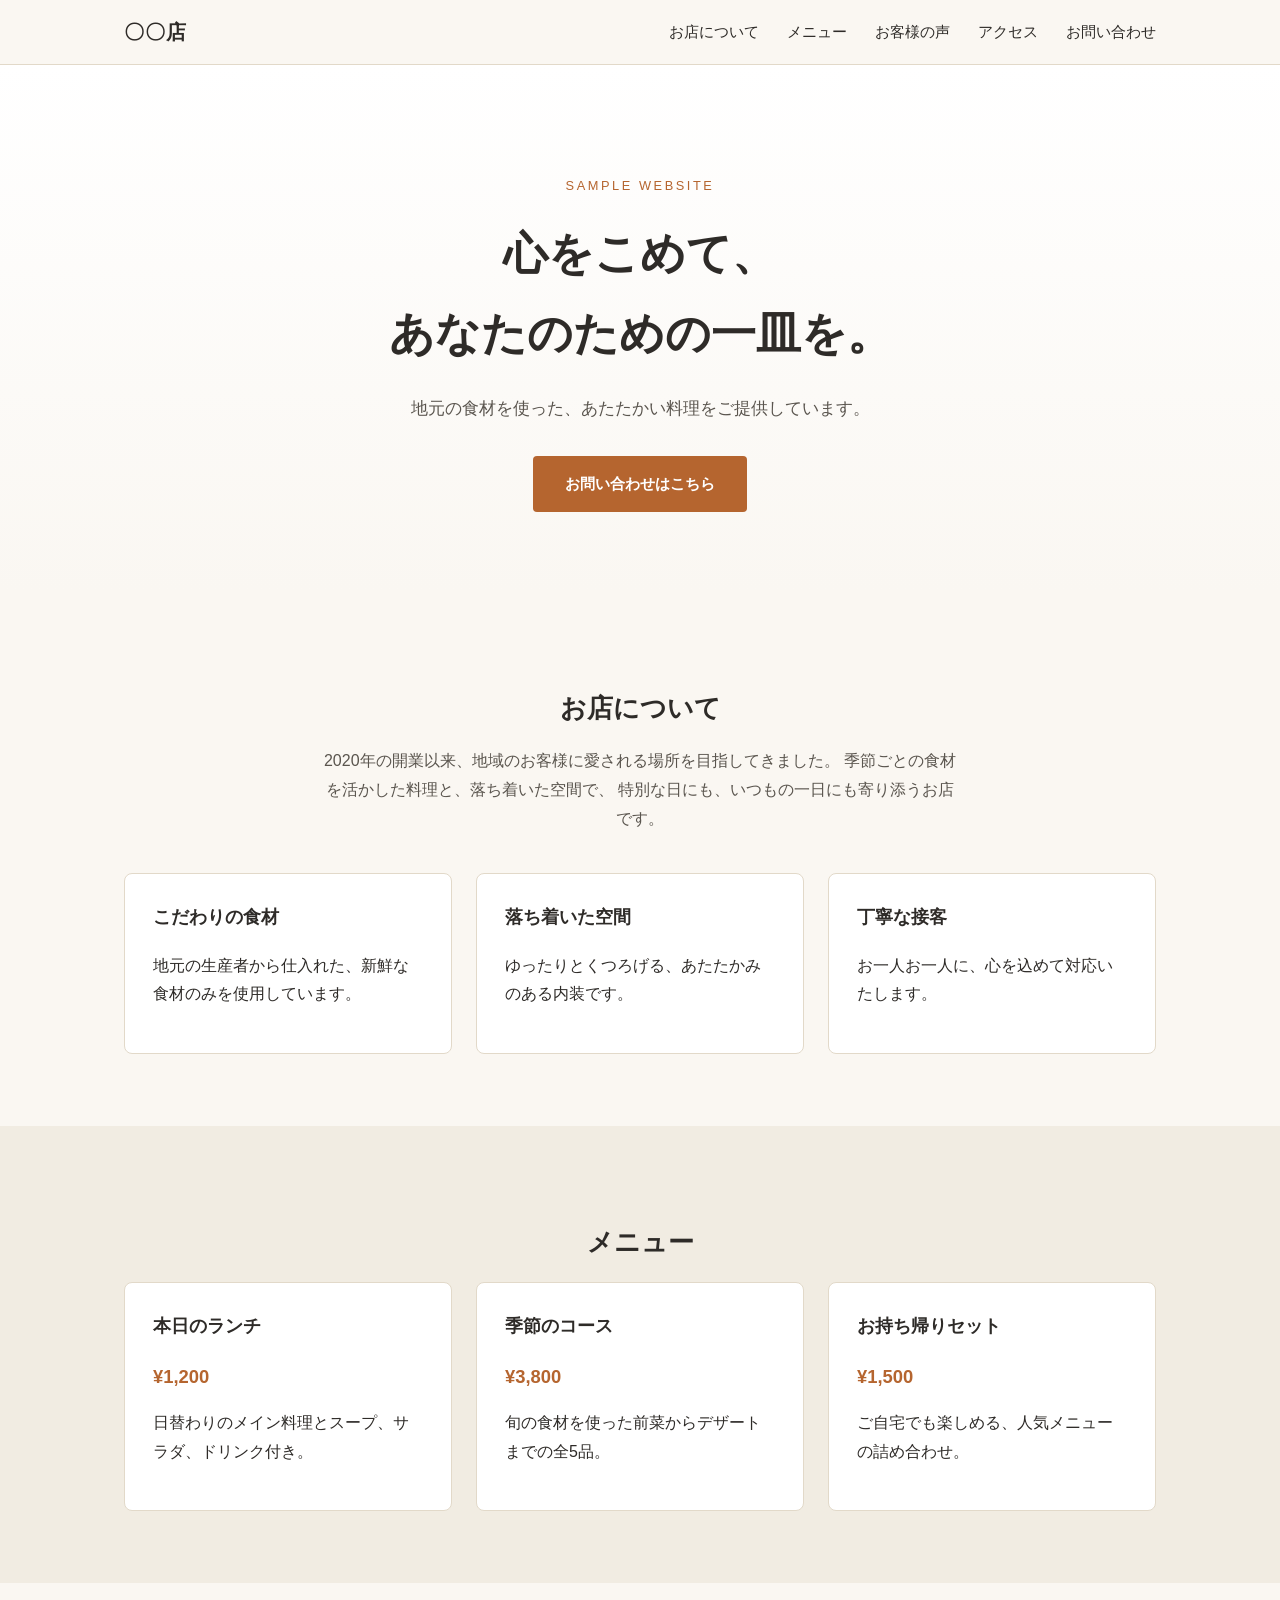
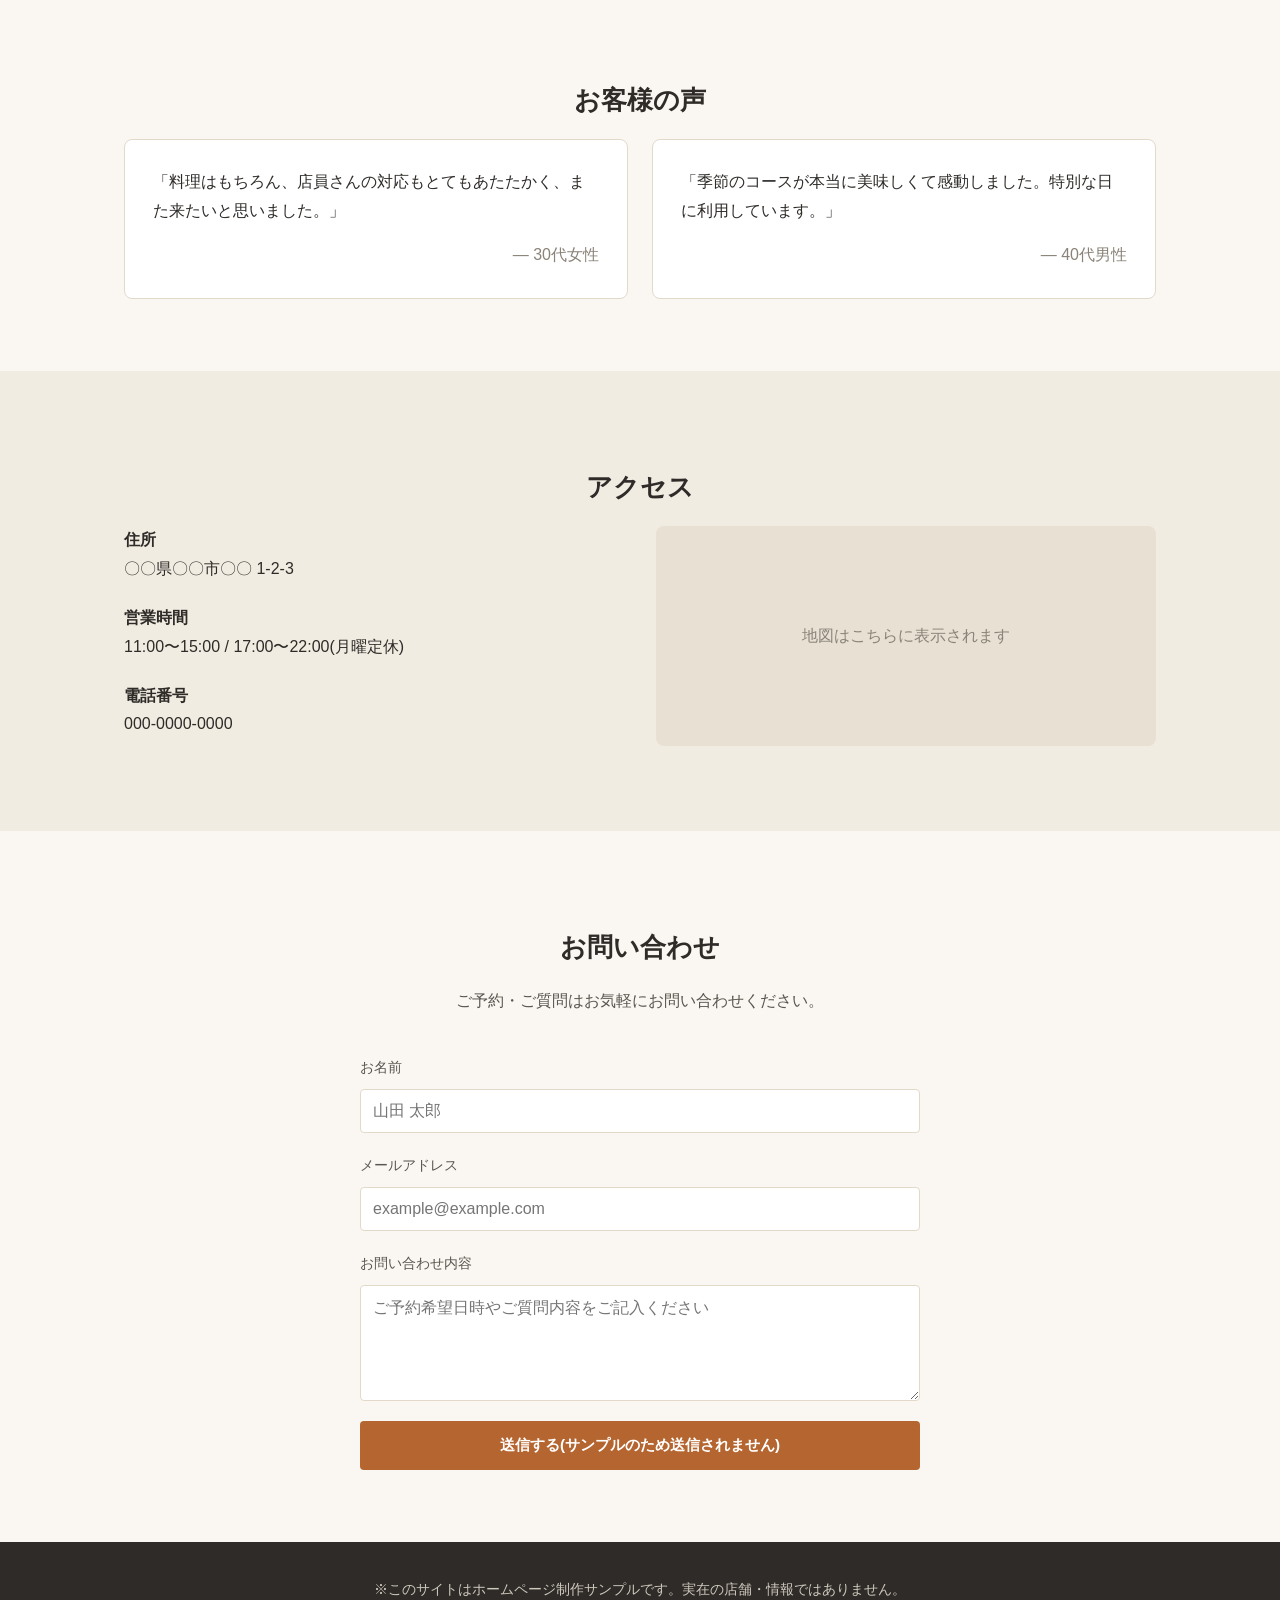
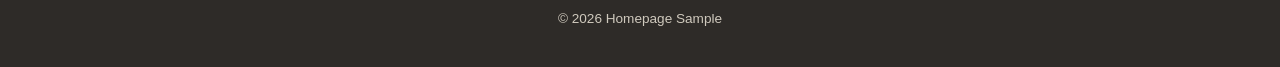
==== index.html @ f670408c "汎用のホームページ制作サンプルLPを追加" ====
<!DOCTYPE html>
<html lang="ja">
<head>
<meta charset="UTF-8">
<meta name="viewport" content="width=device-width, initial-scale=1.0">
<title>お店のホームページサンプル | 制作見本</title>
<meta name="description" content="小さなお店・個人事業主向けのホームページ制作サンプルです。">
<link rel="stylesheet" href="css/style.css">
</head>
<body>

<header class="site-header">
  <div class="container header-inner">
    <div class="logo">〇〇店</div>
    <nav class="nav" id="nav">
      <a href="#about">お店について</a>
      <a href="#menu">メニュー</a>
      <a href="#voice">お客様の声</a>
      <a href="#access">アクセス</a>
      <a href="#contact">お問い合わせ</a>
    </nav>
    <button class="nav-toggle" id="navToggle" aria-label="メニューを開く">☰</button>
  </div>
</header>

<section class="hero">
  <div class="container hero-inner">
    <p class="hero-eyebrow">SAMPLE WEBSITE</p>
    <h1>心をこめて、<br>あなたのための一皿を。</h1>
    <p class="hero-lead">地元の食材を使った、あたたかい料理をご提供しています。</p>
    <a href="#contact" class="btn btn-primary">お問い合わせはこちら</a>
  </div>
</section>

<section id="about" class="section">
  <div class="container">
    <h2 class="section-title">お店について</h2>
    <p class="section-lead">
      2020年の開業以来、地域のお客様に愛される場所を目指してきました。
      季節ごとの食材を活かした料理と、落ち着いた空間で、
      特別な日にも、いつもの一日にも寄り添うお店です。
    </p>
    <div class="feature-grid">
      <div class="feature-card">
        <h3>こだわりの食材</h3>
        <p>地元の生産者から仕入れた、新鮮な食材のみを使用しています。</p>
      </div>
      <div class="feature-card">
        <h3>落ち着いた空間</h3>
        <p>ゆったりとくつろげる、あたたかみのある内装です。</p>
      </div>
      <div class="feature-card">
        <h3>丁寧な接客</h3>
        <p>お一人お一人に、心を込めて対応いたします。</p>
      </div>
    </div>
  </div>
</section>

<section id="menu" class="section section-alt">
  <div class="container">
    <h2 class="section-title">メニュー</h2>
    <div class="menu-grid">
      <div class="menu-card">
        <h3>本日のランチ</h3>
        <p class="menu-price">¥1,200</p>
        <p>日替わりのメイン料理とスープ、サラダ、ドリンク付き。</p>
      </div>
      <div class="menu-card">
        <h3>季節のコース</h3>
        <p class="menu-price">¥3,800</p>
        <p>旬の食材を使った前菜からデザートまでの全5品。</p>
      </div>
      <div class="menu-card">
        <h3>お持ち帰りセット</h3>
        <p class="menu-price">¥1,500</p>
        <p>ご自宅でも楽しめる、人気メニューの詰め合わせ。</p>
      </div>
    </div>
  </div>
</section>

<section id="voice" class="section">
  <div class="container">
    <h2 class="section-title">お客様の声</h2>
    <div class="voice-grid">
      <blockquote class="voice-card">
        <p>「料理はもちろん、店員さんの対応もとてもあたたかく、また来たいと思いました。」</p>
        <cite>― 30代女性</cite>
      </blockquote>
      <blockquote class="voice-card">
        <p>「季節のコースが本当に美味しくて感動しました。特別な日に利用しています。」</p>
        <cite>― 40代男性</cite>
      </blockquote>
    </div>
  </div>
</section>

<section id="access" class="section section-alt">
  <div class="container">
    <h2 class="section-title">アクセス</h2>
    <div class="access-grid">
      <div class="access-info">
        <p><strong>住所</strong><br>〇〇県〇〇市〇〇 1-2-3</p>
        <p><strong>営業時間</strong><br>11:00〜15:00 / 17:00〜22:00(月曜定休)</p>
        <p><strong>電話番号</strong><br>000-0000-0000</p>
      </div>
      <div class="access-map">
        <p>地図はこちらに表示されます</p>
      </div>
    </div>
  </div>
</section>

<section id="contact" class="section">
  <div class="container">
    <h2 class="section-title">お問い合わせ</h2>
    <p class="section-lead">ご予約・ご質問はお気軽にお問い合わせください。</p>
    <form class="contact-form" onsubmit="return false;">
      <label>
        お名前
        <input type="text" name="name" placeholder="山田 太郎">
      </label>
      <label>
        メールアドレス
        <input type="email" name="email" placeholder="example@example.com">
      </label>
      <label>
        お問い合わせ内容
        <textarea name="message" rows="5" placeholder="ご予約希望日時やご質問内容をご記入ください"></textarea>
      </label>
      <button type="submit" class="btn btn-primary">送信する(サンプルのため送信されません)</button>
    </form>
  </div>
</section>

<footer class="site-footer">
  <div class="container">
    <p>※このサイトはホームページ制作サンプルです。実在の店舗・情報ではありません。</p>
    <p>&copy; 2026 Homepage Sample</p>
  </div>
</footer>

<script src="js/main.js"></script>
</body>
</html>
---- css/style.css ----
:root {
  --color-bg: #faf7f2;
  --color-text: #2e2b28;
  --color-primary: #b5652f;
  --color-primary-dark: #8f4f24;
  --color-alt-bg: #f1ece2;
  --color-border: #e2d9c9;
  --font-base: "Hiragino Sans", "Yu Gothic", "Meiryo", sans-serif;
  --max-width: 1080px;
}

* {
  box-sizing: border-box;
}

body {
  margin: 0;
  font-family: var(--font-base);
  color: var(--color-text);
  background: var(--color-bg);
  line-height: 1.8;
}

.container {
  max-width: var(--max-width);
  margin: 0 auto;
  padding: 0 24px;
}

/* Header */
.site-header {
  position: sticky;
  top: 0;
  background: rgba(250, 247, 242, 0.95);
  backdrop-filter: blur(4px);
  border-bottom: 1px solid var(--color-border);
  z-index: 100;
}

.header-inner {
  display: flex;
  align-items: center;
  justify-content: space-between;
  height: 64px;
}

.logo {
  font-size: 1.25rem;
  font-weight: bold;
  letter-spacing: 0.05em;
}

.nav {
  display: flex;
  gap: 28px;
}

.nav a {
  color: var(--color-text);
  text-decoration: none;
  font-size: 0.95rem;
}

.nav a:hover {
  color: var(--color-primary);
}

.nav-toggle {
  display: none;
  background: none;
  border: none;
  font-size: 1.5rem;
  cursor: pointer;
}

/* Hero */
.hero {
  background: linear-gradient(180deg, #fff 0%, var(--color-bg) 100%);
  padding: 96px 0 80px;
  text-align: center;
}

.hero-eyebrow {
  letter-spacing: 0.2em;
  font-size: 0.8rem;
  color: var(--color-primary);
  margin-bottom: 16px;
}

.hero h1 {
  font-size: clamp(1.8rem, 4vw, 2.8rem);
  margin: 0 0 20px;
}

.hero-lead {
  font-size: 1.05rem;
  color: #5a554e;
  margin-bottom: 32px;
}

.btn {
  display: inline-block;
  padding: 14px 32px;
  border-radius: 4px;
  text-decoration: none;
  font-weight: bold;
  font-size: 0.95rem;
}

.btn-primary {
  background: var(--color-primary);
  color: #fff;
  transition: background 0.2s ease;
}

.btn-primary:hover {
  background: var(--color-primary-dark);
}

/* Sections */
.section {
  padding: 72px 0;
}

.section-alt {
  background: var(--color-alt-bg);
}

.section-title {
  font-size: 1.6rem;
  text-align: center;
  margin-bottom: 16px;
}

.section-lead {
  text-align: center;
  max-width: 640px;
  margin: 0 auto 40px;
  color: #5a554e;
}

/* Feature grid */
.feature-grid,
.menu-grid,
.voice-grid {
  display: grid;
  grid-template-columns: repeat(auto-fit, minmax(240px, 1fr));
  gap: 24px;
}

.feature-card,
.menu-card {
  background: #fff;
  border: 1px solid var(--color-border);
  border-radius: 8px;
  padding: 28px;
}

.feature-card h3,
.menu-card h3 {
  margin-top: 0;
  font-size: 1.1rem;
}

.menu-price {
  color: var(--color-primary);
  font-weight: bold;
  font-size: 1.15rem;
  margin: 4px 0 12px;
}

.voice-card {
  background: #fff;
  border: 1px solid var(--color-border);
  border-radius: 8px;
  padding: 28px;
  margin: 0;
}

.voice-card p {
  margin-top: 0;
}

.voice-card cite {
  display: block;
  text-align: right;
  color: #8a8378;
  font-style: normal;
}

/* Access */
.access-grid {
  display: grid;
  grid-template-columns: 1fr 1fr;
  gap: 32px;
  align-items: start;
}

.access-info p {
  margin: 0 0 20px;
}

.access-map {
  background: #e7e0d3;
  border-radius: 8px;
  min-height: 220px;
  display: flex;
  align-items: center;
  justify-content: center;
  color: #8a8378;
}

/* Contact form */
.contact-form {
  max-width: 560px;
  margin: 0 auto;
  display: flex;
  flex-direction: column;
  gap: 20px;
}

.contact-form label {
  display: flex;
  flex-direction: column;
  gap: 8px;
  font-size: 0.9rem;
  color: #5a554e;
}

.contact-form input,
.contact-form textarea {
  font-family: inherit;
  font-size: 1rem;
  padding: 12px;
  border: 1px solid var(--color-border);
  border-radius: 4px;
  background: #fff;
  color: var(--color-text);
}

.contact-form button {
  border: none;
  cursor: pointer;
}

/* Footer */
.site-footer {
  background: #2e2b28;
  color: #cfc9bd;
  padding: 32px 0;
  text-align: center;
  font-size: 0.85rem;
}

.site-footer p {
  margin: 4px 0;
}

/* Responsive */
@media (max-width: 720px) {
  .nav {
    position: absolute;
    top: 64px;
    left: 0;
    right: 0;
    background: var(--color-bg);
    flex-direction: column;
    gap: 0;
    border-bottom: 1px solid var(--color-border);
    display: none;
  }

  .nav.open {
    display: flex;
  }

  .nav a {
    padding: 16px 24px;
    border-top: 1px solid var(--color-border);
  }

  .nav-toggle {
    display: block;
  }

  .access-grid {
    grid-template-columns: 1fr;
  }
}
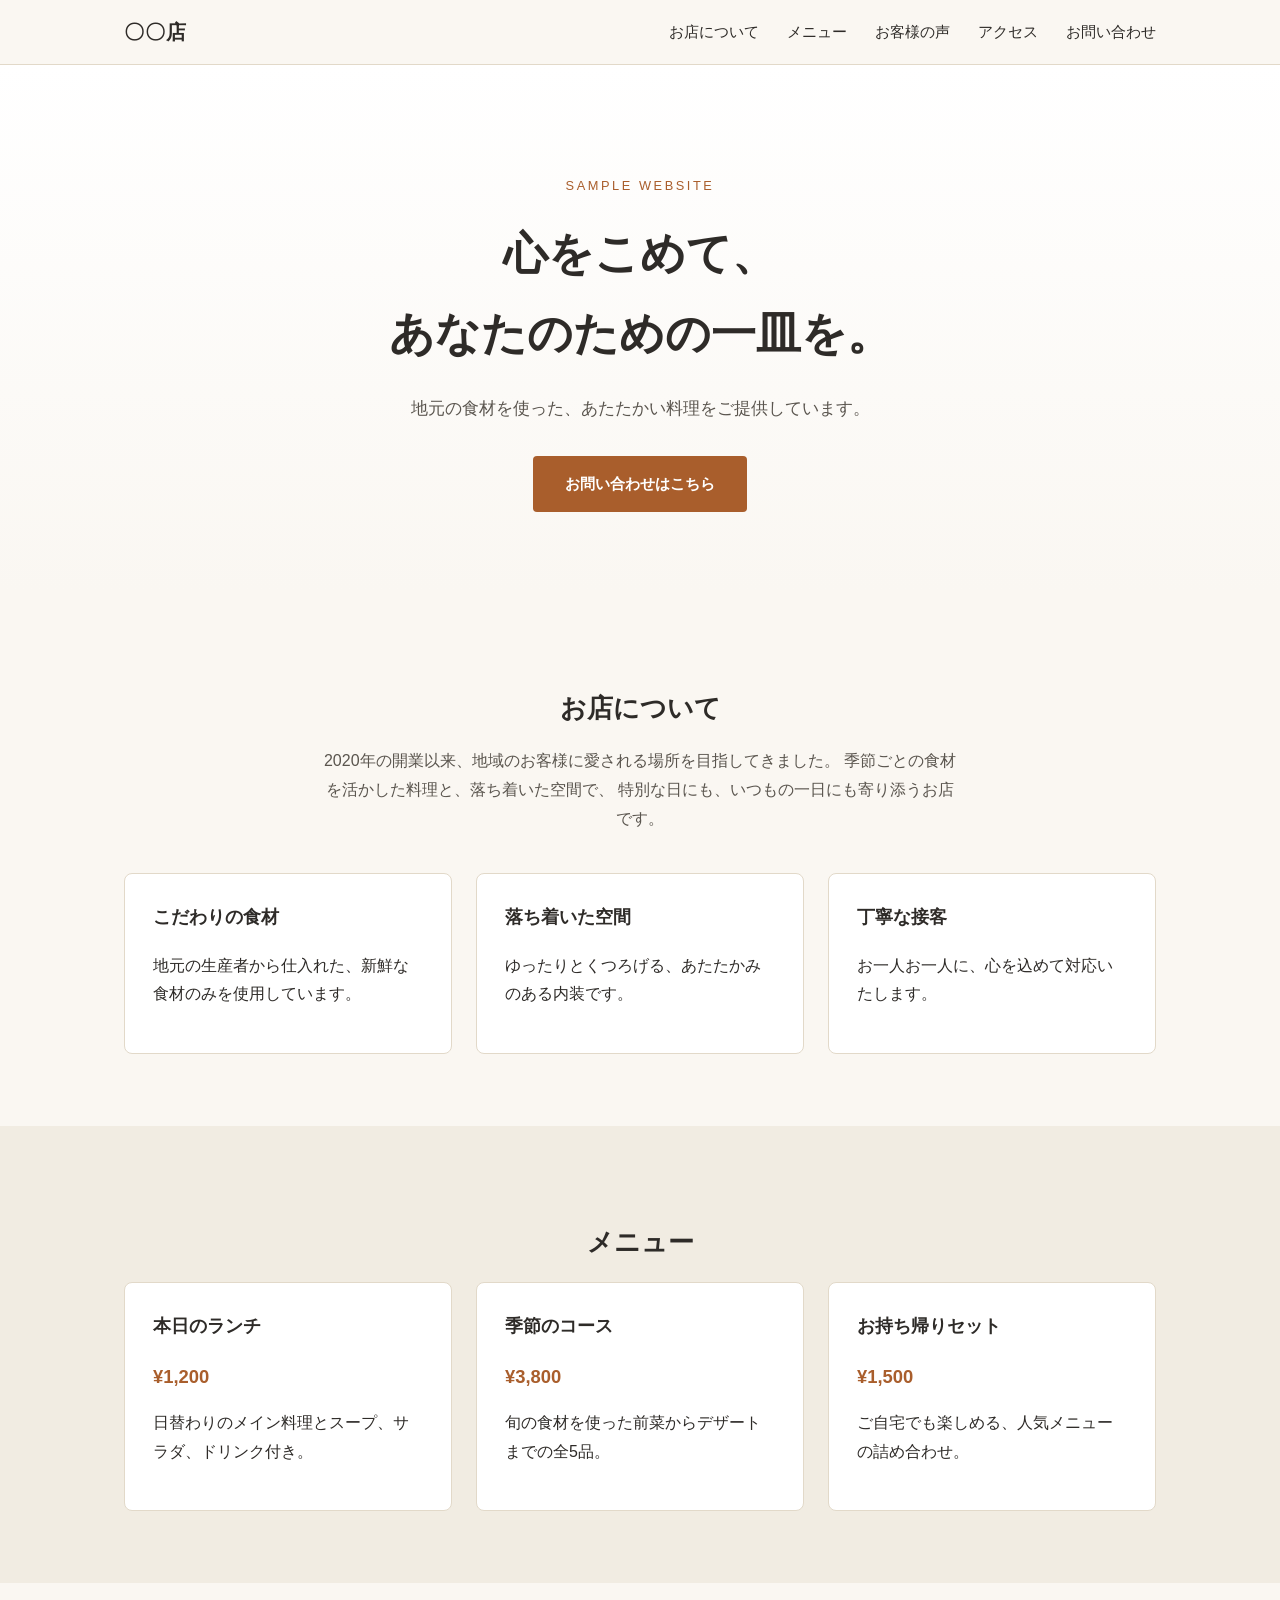
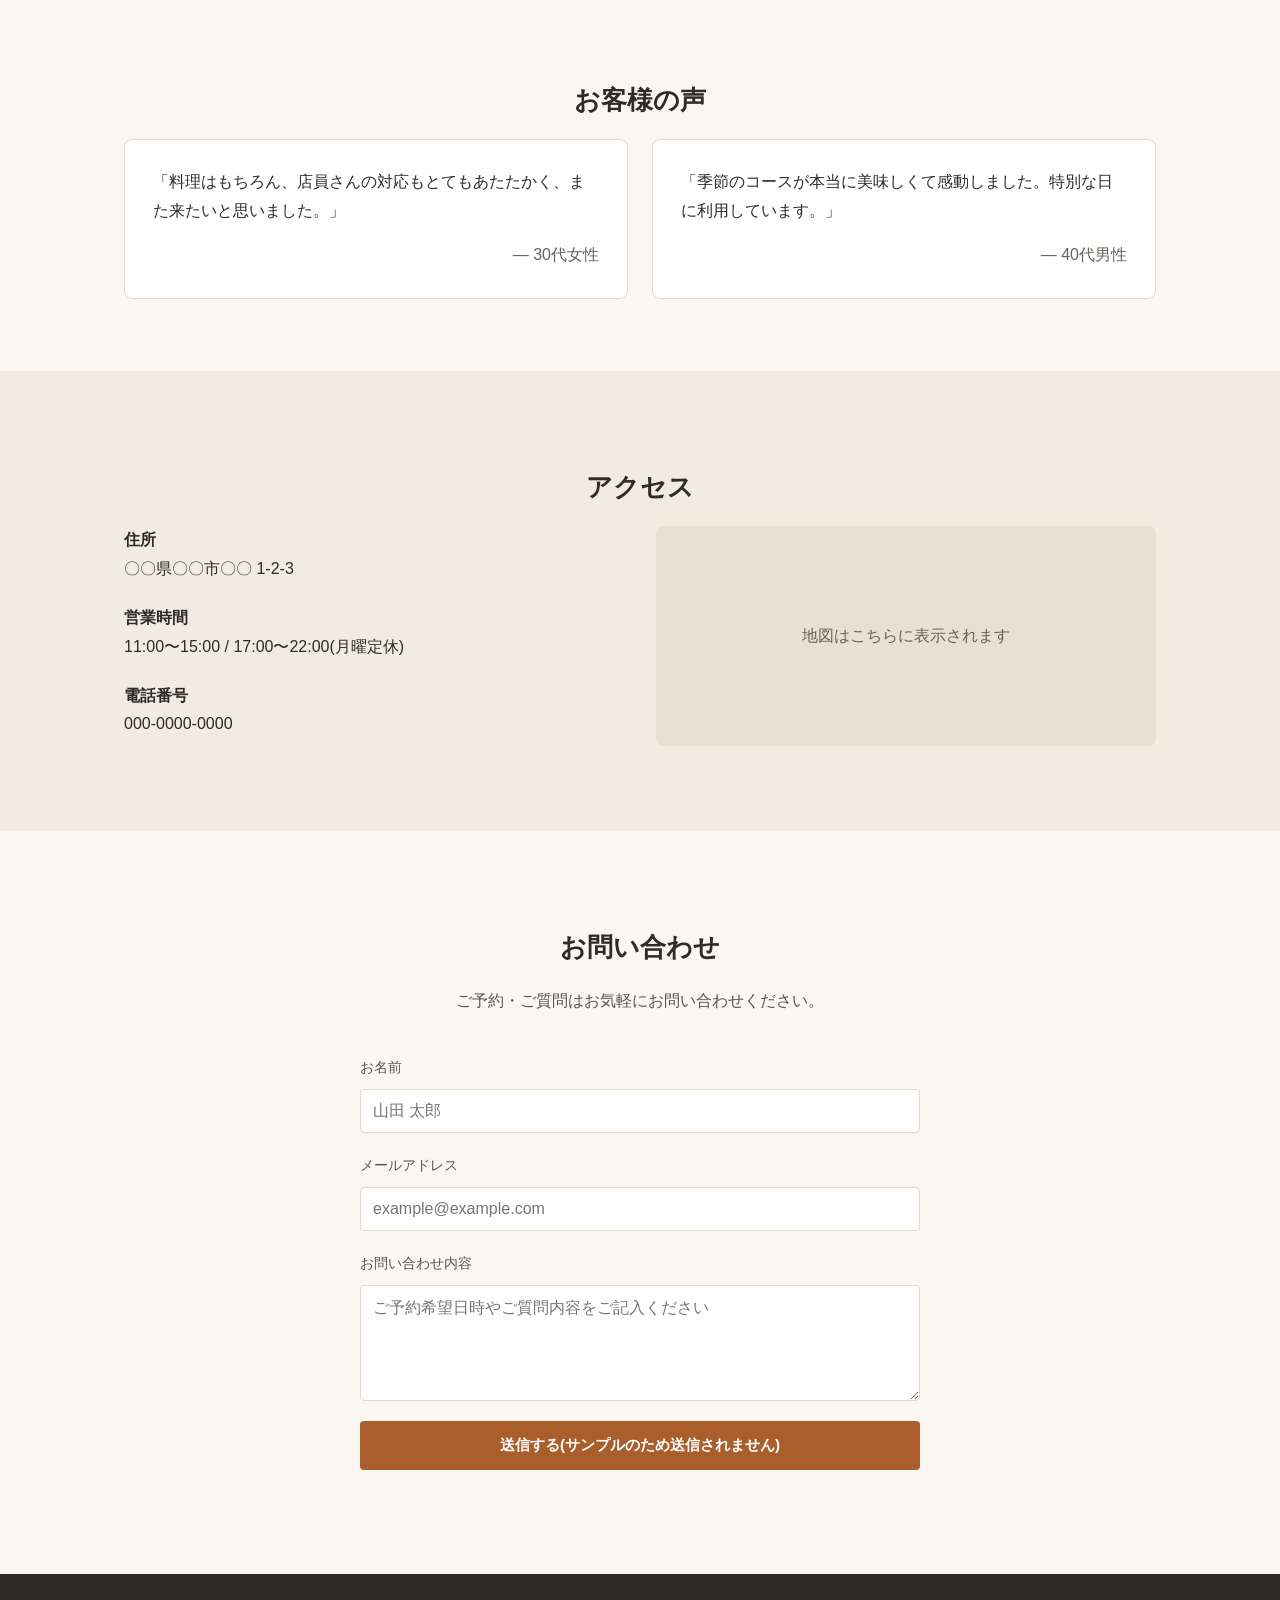
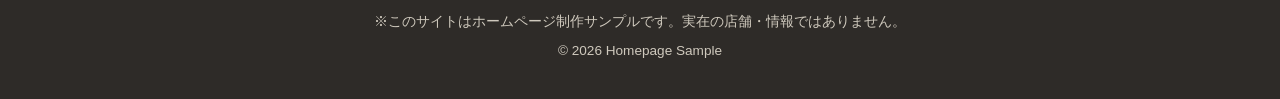
==== commit 55b92151: "サンプルLPのコントラスト不足とメニュー/フォームのアクセシビリティを修正 - 主色 #b5652f→#a95e2c、補助文字色 #8a8378→#67615a   (色みは保ち明度のみ調整。実測でW" ====
--- a/index.html
+++ b/index.html
@@ -19,7 +19,7 @@
       <a href="#access">アクセス</a>
       <a href="#contact">お問い合わせ</a>
     </nav>
-    <button class="nav-toggle" id="navToggle" aria-label="メニューを開く">☰</button>
+    <button class="nav-toggle" id="navToggle" aria-label="メニューを開く" aria-expanded="false" aria-controls="nav">☰</button>
   </div>
 </header>
 
@@ -116,7 +116,7 @@
   <div class="container">
     <h2 class="section-title">お問い合わせ</h2>
     <p class="section-lead">ご予約・ご質問はお気軽にお問い合わせください。</p>
-    <form class="contact-form" onsubmit="return false;">
+    <form class="contact-form">
       <label>
         お名前
         <input type="text" name="name" placeholder="山田 太郎">
@@ -130,6 +130,7 @@
         <textarea name="message" rows="5" placeholder="ご予約希望日時やご質問内容をご記入ください"></textarea>
       </label>
       <button type="submit" class="btn btn-primary">送信する(サンプルのため送信されません)</button>
+      <p class="form-note" id="formNote" role="status" aria-live="polite"></p>
     </form>
   </div>
 </section>
--- a/css/style.css
+++ b/css/style.css
@@ -1,7 +1,7 @@
 :root {
   --color-bg: #faf7f2;
   --color-text: #2e2b28;
-  --color-primary: #b5652f;
+  --color-primary: #a95e2c;
   --color-primary-dark: #8f4f24;
   --color-alt-bg: #f1ece2;
   --color-border: #e2d9c9;
@@ -184,7 +184,7 @@
 .voice-card cite {
   display: block;
   text-align: right;
-  color: #8a8378;
+  color: #67615a;
   font-style: normal;
 }
 
@@ -207,7 +207,7 @@
   display: flex;
   align-items: center;
   justify-content: center;
-  color: #8a8378;
+  color: #67615a;
 }
 
 /* Contact form */
@@ -287,3 +287,9 @@
     grid-template-columns: 1fr;
   }
 }
+
+.form-note {
+  margin: 12px 0 0;
+  font-size: 0.9rem;
+  color: var(--color-primary-dark);
+}
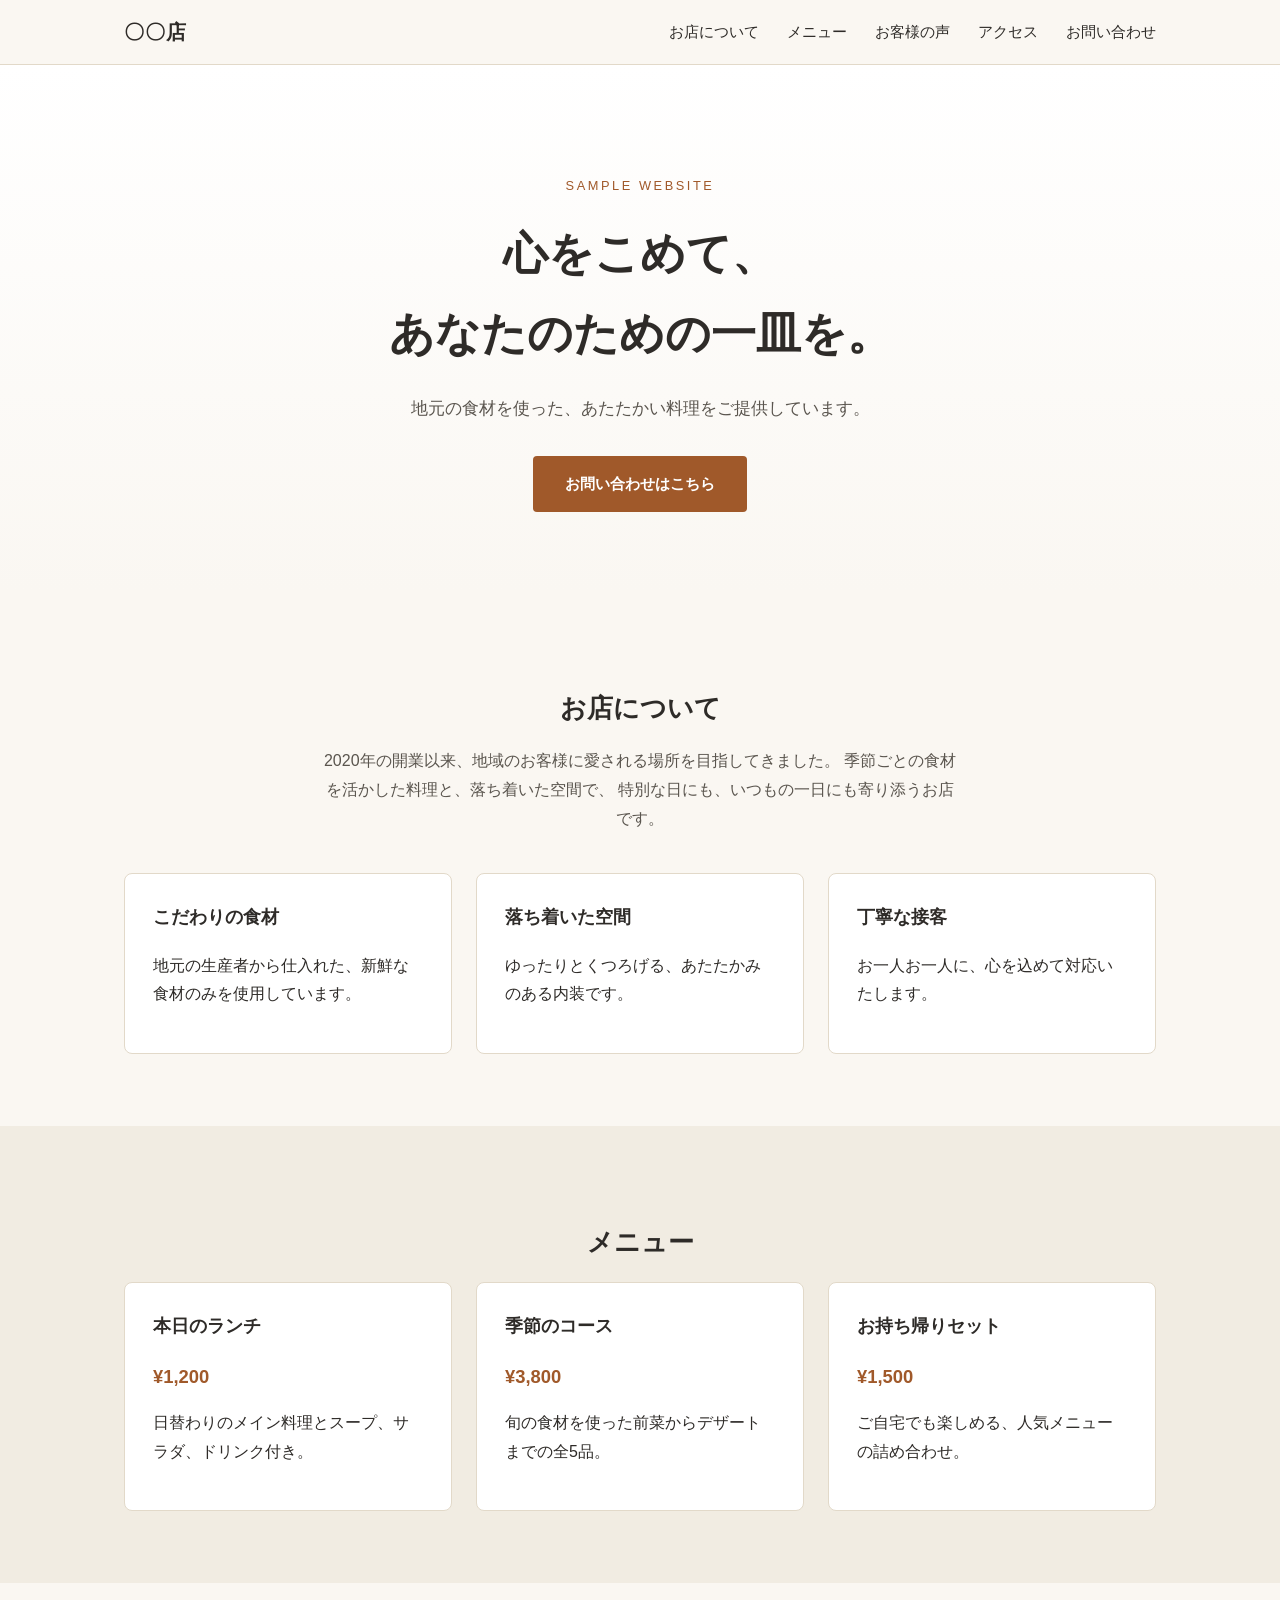
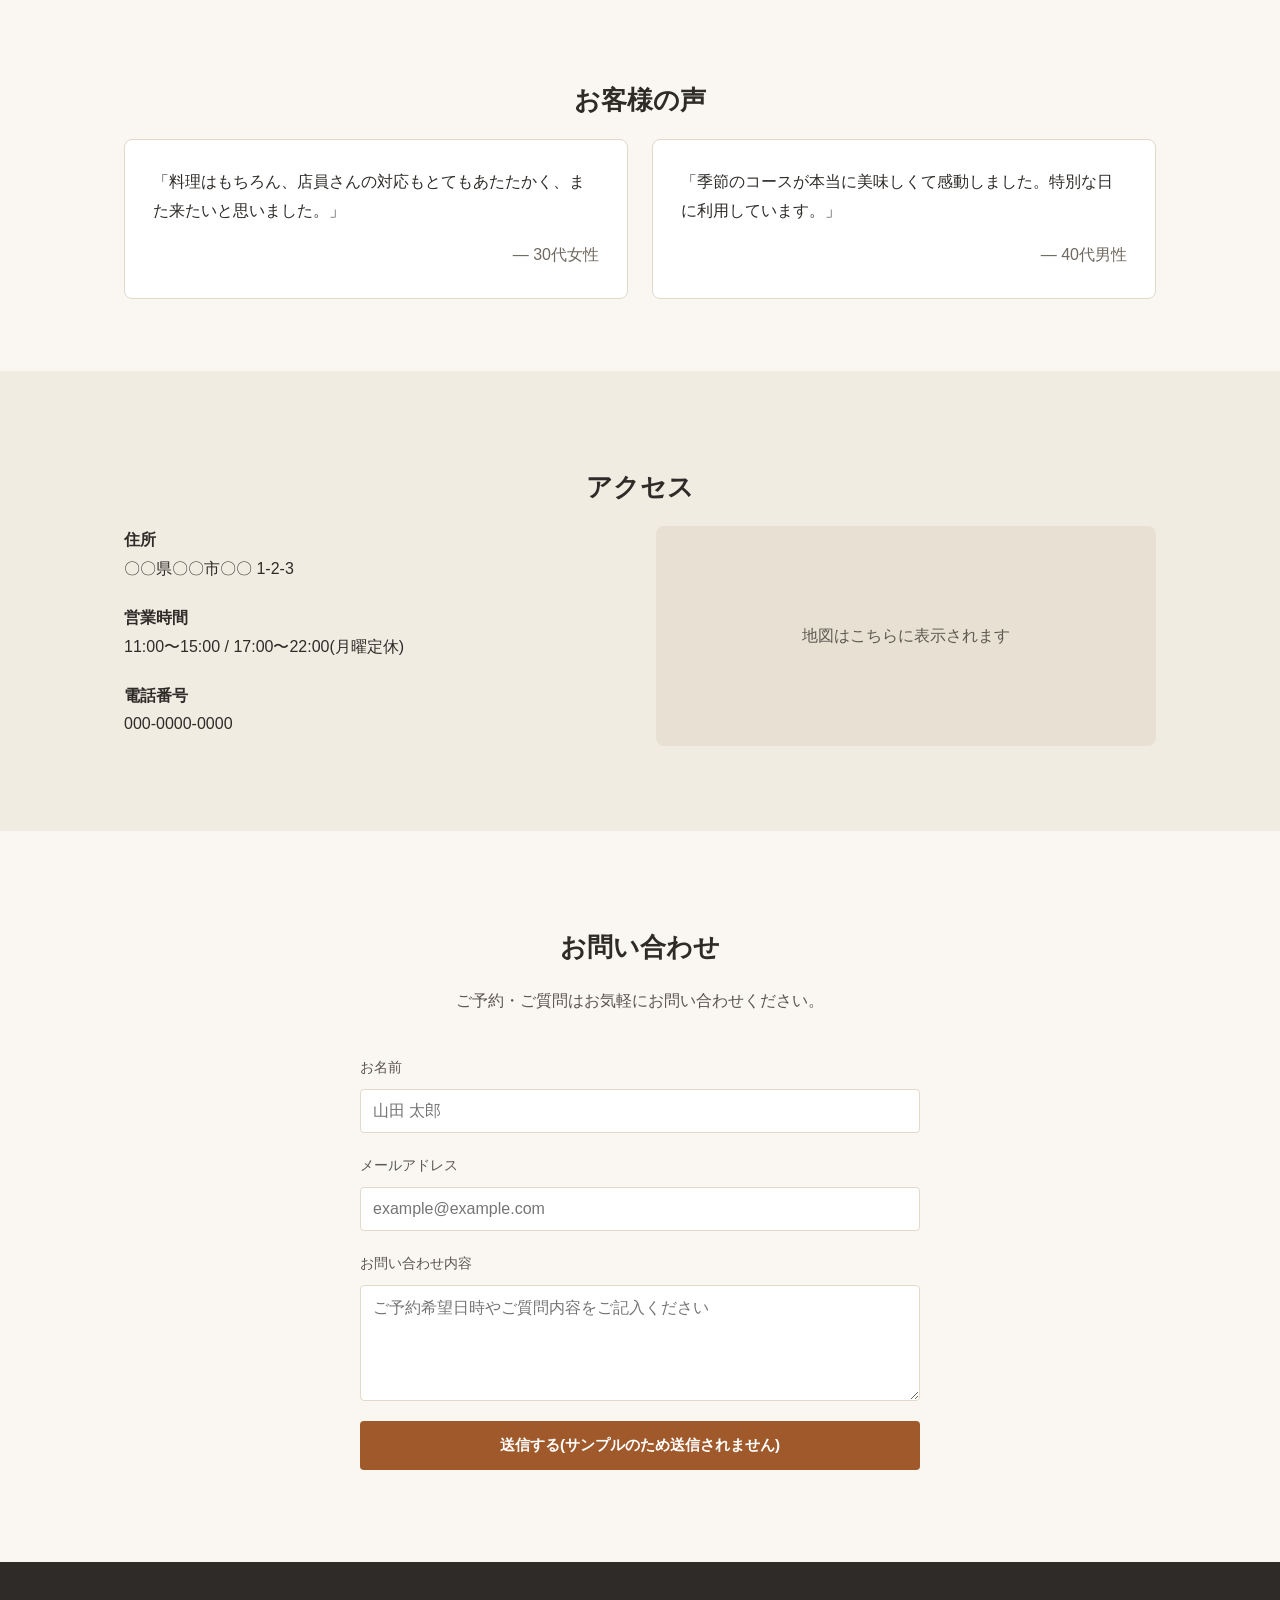
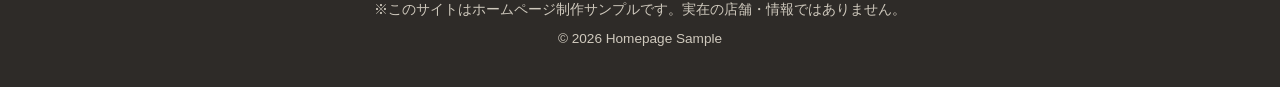
==== commit b3423b1e: "配色のコントラスト不足を解消し、メニューのARIA・フォーム反応・フォーカス表示を追加 ボタン/eyebrow/価格(#b5652f 4.0〜4.3)→#a0592a(4.5以上)、出典・地図文字も4" ====
--- a/index.html
+++ b/index.html
@@ -23,6 +23,7 @@
   </div>
 </header>
 
+<main>
 <section class="hero">
   <div class="container hero-inner">
     <p class="hero-eyebrow">SAMPLE WEBSITE</p>
@@ -116,7 +117,7 @@
   <div class="container">
     <h2 class="section-title">お問い合わせ</h2>
     <p class="section-lead">ご予約・ご質問はお気軽にお問い合わせください。</p>
-    <form class="contact-form">
+    <form class="contact-form" id="contactForm">
       <label>
         お名前
         <input type="text" name="name" placeholder="山田 太郎">
@@ -130,10 +131,11 @@
         <textarea name="message" rows="5" placeholder="ご予約希望日時やご質問内容をご記入ください"></textarea>
       </label>
       <button type="submit" class="btn btn-primary">送信する(サンプルのため送信されません)</button>
-      <p class="form-note" id="formNote" role="status" aria-live="polite"></p>
+      <p class="form-status" id="formStatus" role="status"></p>
     </form>
   </div>
 </section>
+</main>
 
 <footer class="site-footer">
   <div class="container">
--- a/css/style.css
+++ b/css/style.css
@@ -1,8 +1,8 @@
 :root {
   --color-bg: #faf7f2;
   --color-text: #2e2b28;
-  --color-primary: #a95e2c;
-  --color-primary-dark: #8f4f24;
+  --color-primary: #a0592a;   /* 白・クリーム背景の上で4.5:1以上(旧#b5652fは4.0〜4.3) */
+  --color-primary-dark: #834a22;
   --color-alt-bg: #f1ece2;
   --color-border: #e2d9c9;
   --font-base: "Hiragino Sans", "Yu Gothic", "Meiryo", sans-serif;
@@ -11,6 +11,21 @@
 
 * {
   box-sizing: border-box;
+}
+
+html {
+  scroll-behavior: smooth;
+}
+
+@media (prefers-reduced-motion: reduce) {
+  html {
+    scroll-behavior: auto;
+  }
+}
+
+:focus-visible {
+  outline: 3px solid var(--color-primary);
+  outline-offset: 2px;
 }
 
 body {
@@ -70,6 +85,8 @@
   background: none;
   border: none;
   font-size: 1.5rem;
+  min-width: 44px;
+  min-height: 44px;
   cursor: pointer;
 }
 
@@ -184,7 +201,7 @@
 .voice-card cite {
   display: block;
   text-align: right;
-  color: #67615a;
+  color: #6f695f;
   font-style: normal;
 }
 
@@ -207,7 +224,7 @@
   display: flex;
   align-items: center;
   justify-content: center;
-  color: #67615a;
+  color: #5e5850;
 }
 
 /* Contact form */
@@ -288,8 +305,9 @@
   }
 }
 
-.form-note {
-  margin: 12px 0 0;
-  font-size: 0.9rem;
+.form-status {
+  margin: 0;
+  text-align: center;
   color: var(--color-primary-dark);
-}
+  font-weight: bold;
+}
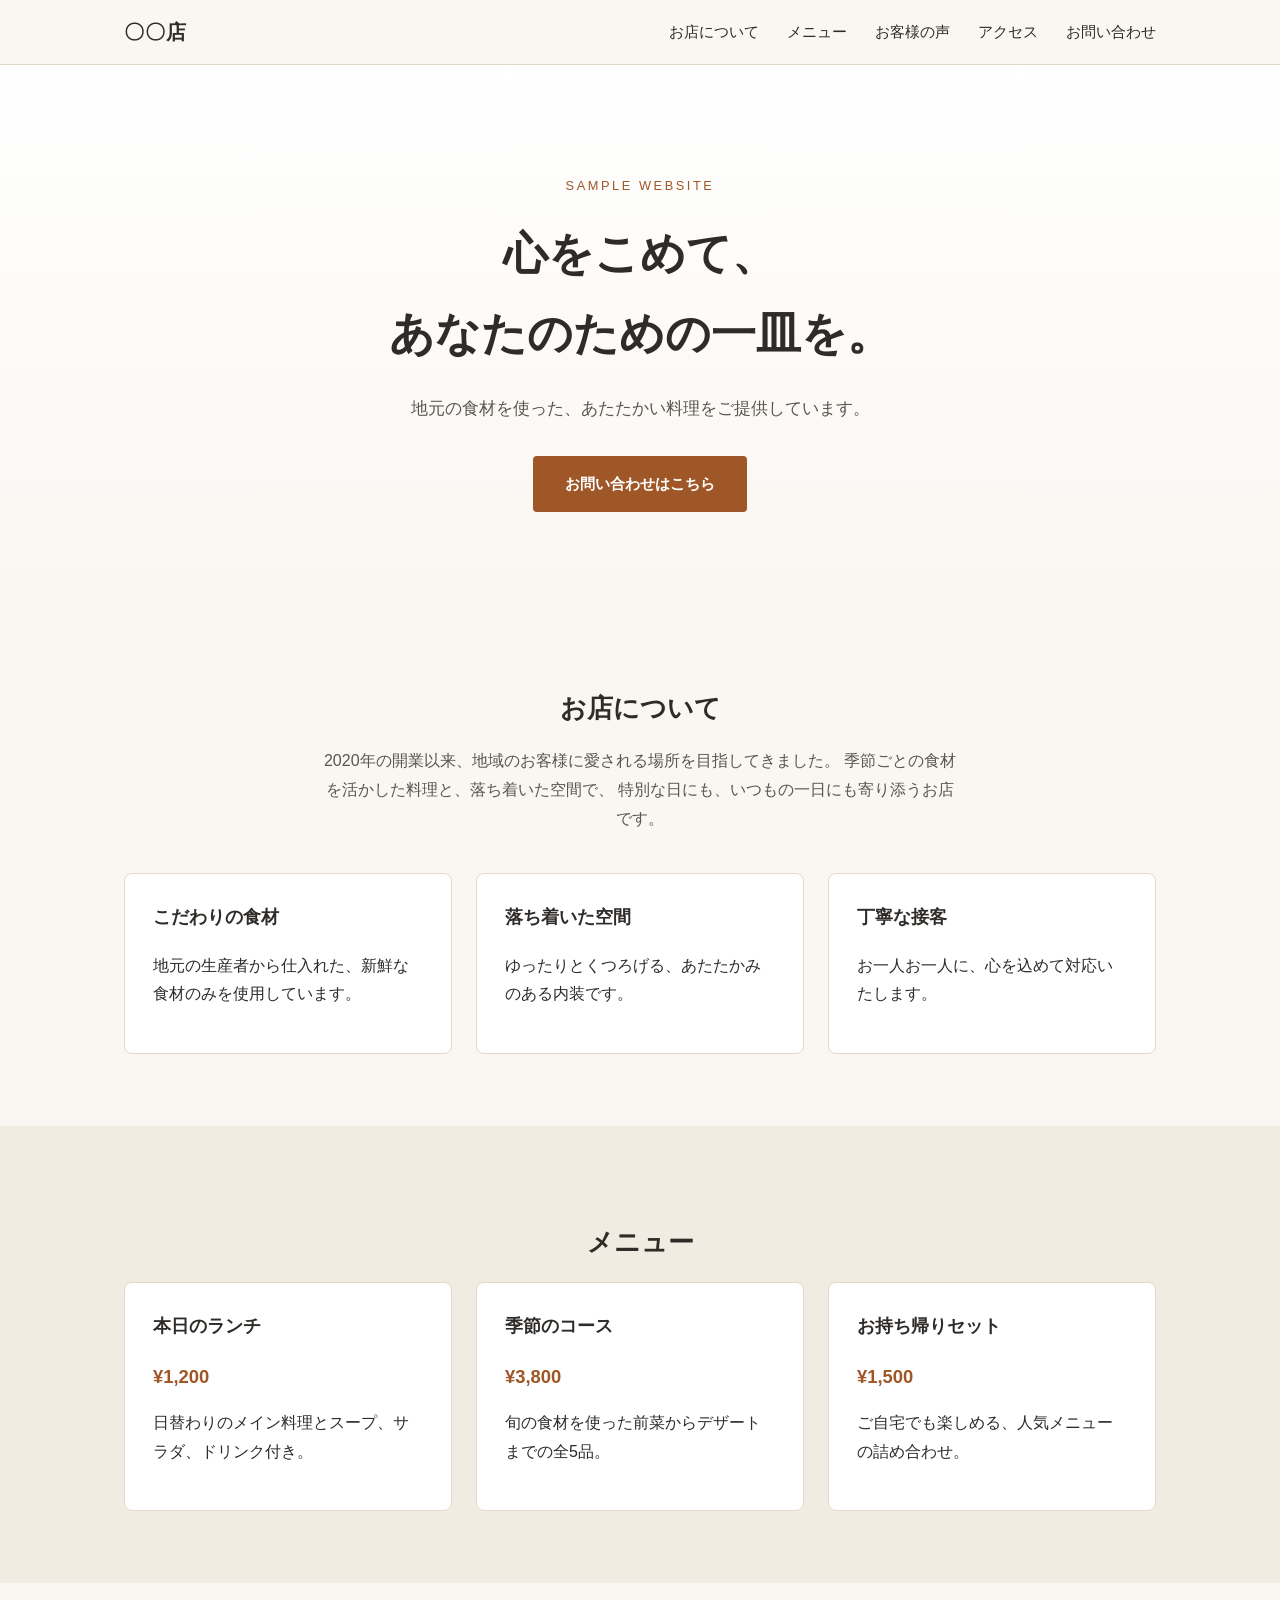
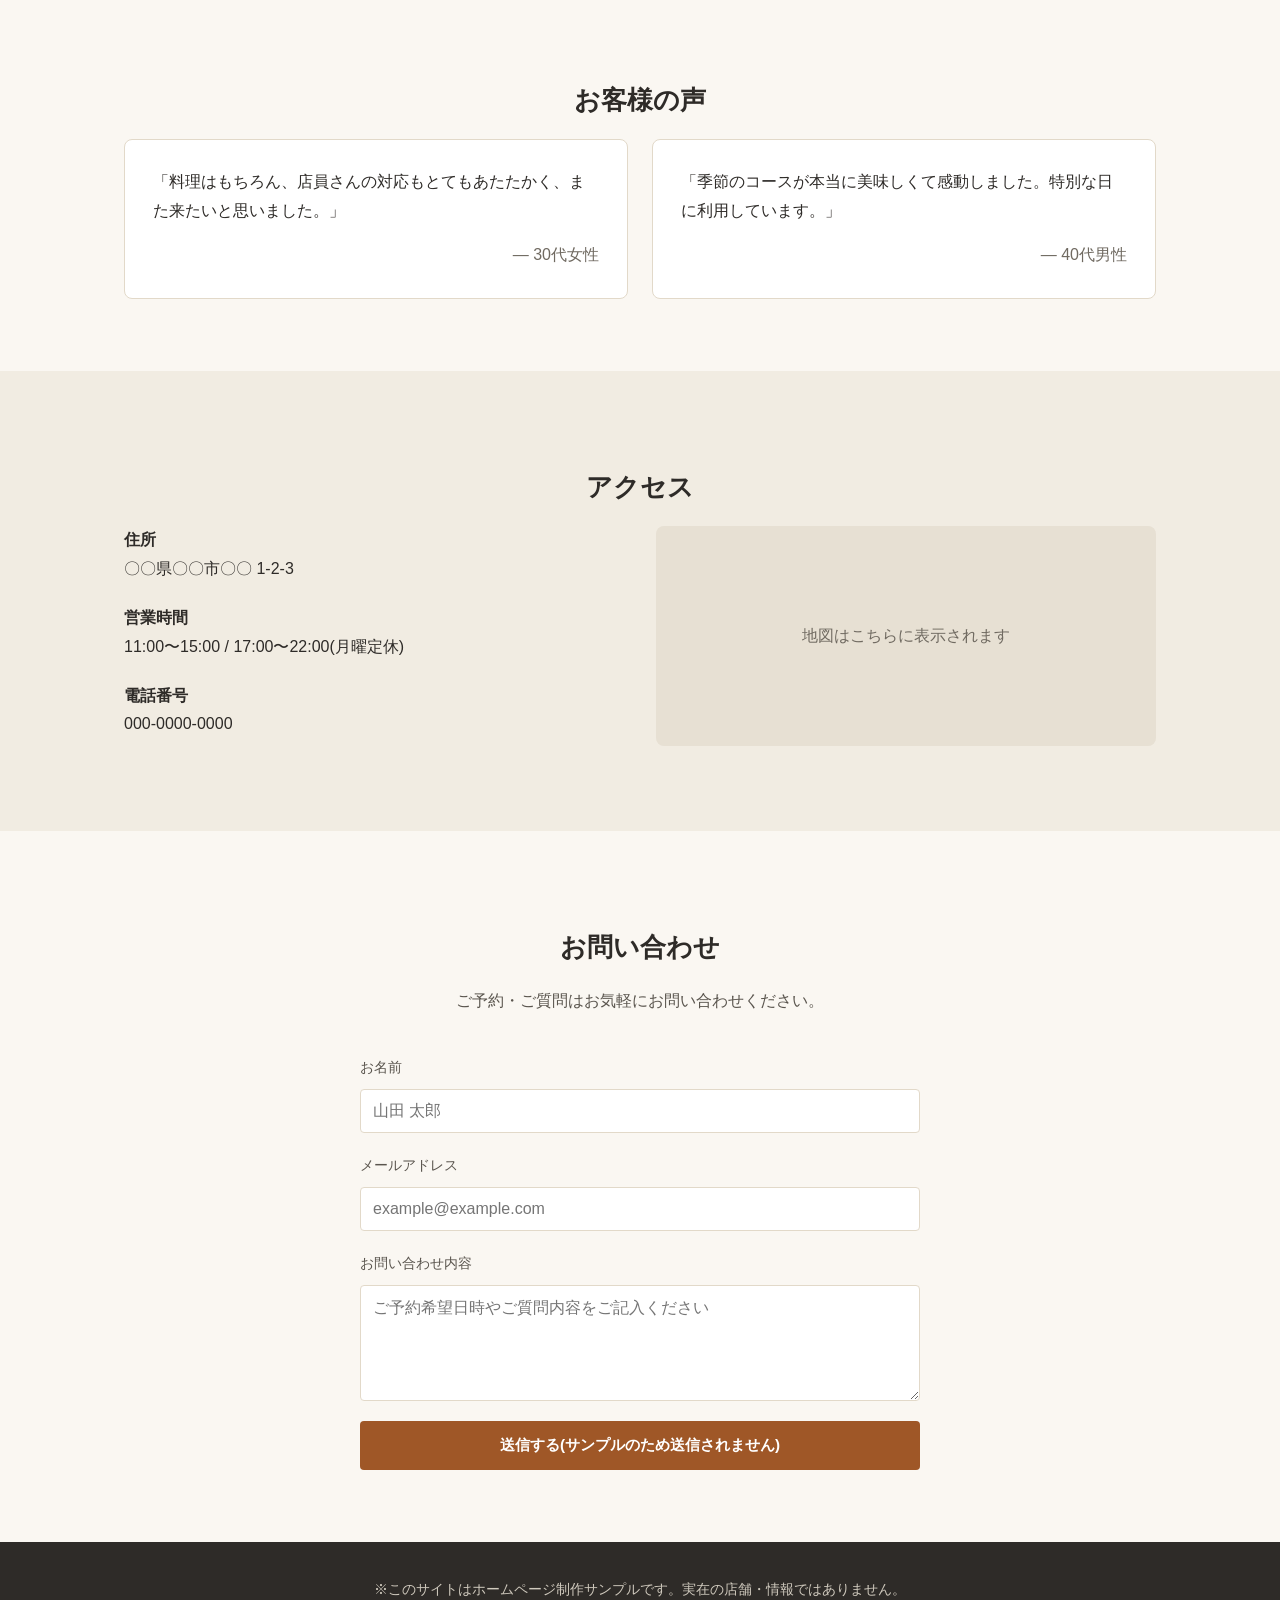
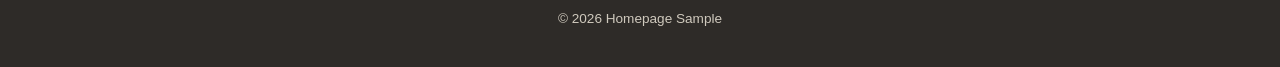
==== commit 49d186e3: "コントラスト改善、フォーム送信時の表示、メニューのアクセシビリティ、READMEの追加 Co-Authored-By: Claude Sonnet 5.5 <noreply@anthropic.com" ====
--- a/index.html
+++ b/index.html
@@ -117,21 +117,21 @@
   <div class="container">
     <h2 class="section-title">お問い合わせ</h2>
     <p class="section-lead">ご予約・ご質問はお気軽にお問い合わせください。</p>
-    <form class="contact-form" id="contactForm">
+    <form class="contact-form" id="contactForm" novalidate>
       <label>
         お名前
-        <input type="text" name="name" placeholder="山田 太郎">
+        <input type="text" name="name" placeholder="山田 太郎" autocomplete="name" required>
       </label>
       <label>
         メールアドレス
-        <input type="email" name="email" placeholder="example@example.com">
+        <input type="email" name="email" placeholder="example@example.com" autocomplete="email" required>
       </label>
       <label>
         お問い合わせ内容
-        <textarea name="message" rows="5" placeholder="ご予約希望日時やご質問内容をご記入ください"></textarea>
+        <textarea name="message" rows="5" placeholder="ご予約希望日時やご質問内容をご記入ください" required></textarea>
       </label>
       <button type="submit" class="btn btn-primary">送信する(サンプルのため送信されません)</button>
-      <p class="form-status" id="formStatus" role="status"></p>
+      <p class="form-note" id="formNote" role="status" hidden></p>
     </form>
   </div>
 </section>
--- a/css/style.css
+++ b/css/style.css
@@ -1,8 +1,10 @@
 :root {
   --color-bg: #faf7f2;
   --color-text: #2e2b28;
-  --color-primary: #a0592a;   /* 白・クリーム背景の上で4.5:1以上(旧#b5652fは4.0〜4.3) */
-  --color-primary-dark: #834a22;
+  /* 主色は白文字・文字色の両方で 4.5:1 以上になるよう調整（旧 #b5652f は背景に対して 3.7〜4.3:1） */
+  --color-primary: #9f5727;
+  --color-primary-dark: #7c4320;
+  --color-muted: #706a61; /* 補助テキスト。旧 #8a8378 は 3.2〜3.5:1 */
   --color-alt-bg: #f1ece2;
   --color-border: #e2d9c9;
   --font-base: "Hiragino Sans", "Yu Gothic", "Meiryo", sans-serif;
@@ -11,21 +13,6 @@
 
 * {
   box-sizing: border-box;
-}
-
-html {
-  scroll-behavior: smooth;
-}
-
-@media (prefers-reduced-motion: reduce) {
-  html {
-    scroll-behavior: auto;
-  }
-}
-
-:focus-visible {
-  outline: 3px solid var(--color-primary);
-  outline-offset: 2px;
 }
 
 body {
@@ -85,8 +72,6 @@
   background: none;
   border: none;
   font-size: 1.5rem;
-  min-width: 44px;
-  min-height: 44px;
   cursor: pointer;
 }
 
@@ -201,7 +186,7 @@
 .voice-card cite {
   display: block;
   text-align: right;
-  color: #6f695f;
+  color: var(--color-muted);
   font-style: normal;
 }
 
@@ -224,7 +209,7 @@
   display: flex;
   align-items: center;
   justify-content: center;
-  color: #5e5850;
+  color: var(--color-muted);
 }
 
 /* Contact form */
@@ -305,9 +290,24 @@
   }
 }
 
-.form-status {
+/* キーボード操作の目印 */
+a:focus-visible, button:focus-visible, input:focus-visible, textarea:focus-visible {
+  outline: 3px solid var(--color-primary-dark);
+  outline-offset: 2px;
+}
+
+.form-note {
   margin: 0;
-  text-align: center;
-  color: var(--color-primary-dark);
-  font-weight: bold;
-}
+  padding: 12px 14px;
+  border-radius: 8px;
+  background: var(--color-alt-bg);
+  border: 1px solid var(--color-border);
+  font-size: 0.9rem;
+}
+.form-note[hidden] { display: none; }
+
+html { scroll-behavior: smooth; }
+@media (prefers-reduced-motion: reduce) {
+  html { scroll-behavior: auto; }
+  * { transition: none !important; }
+}
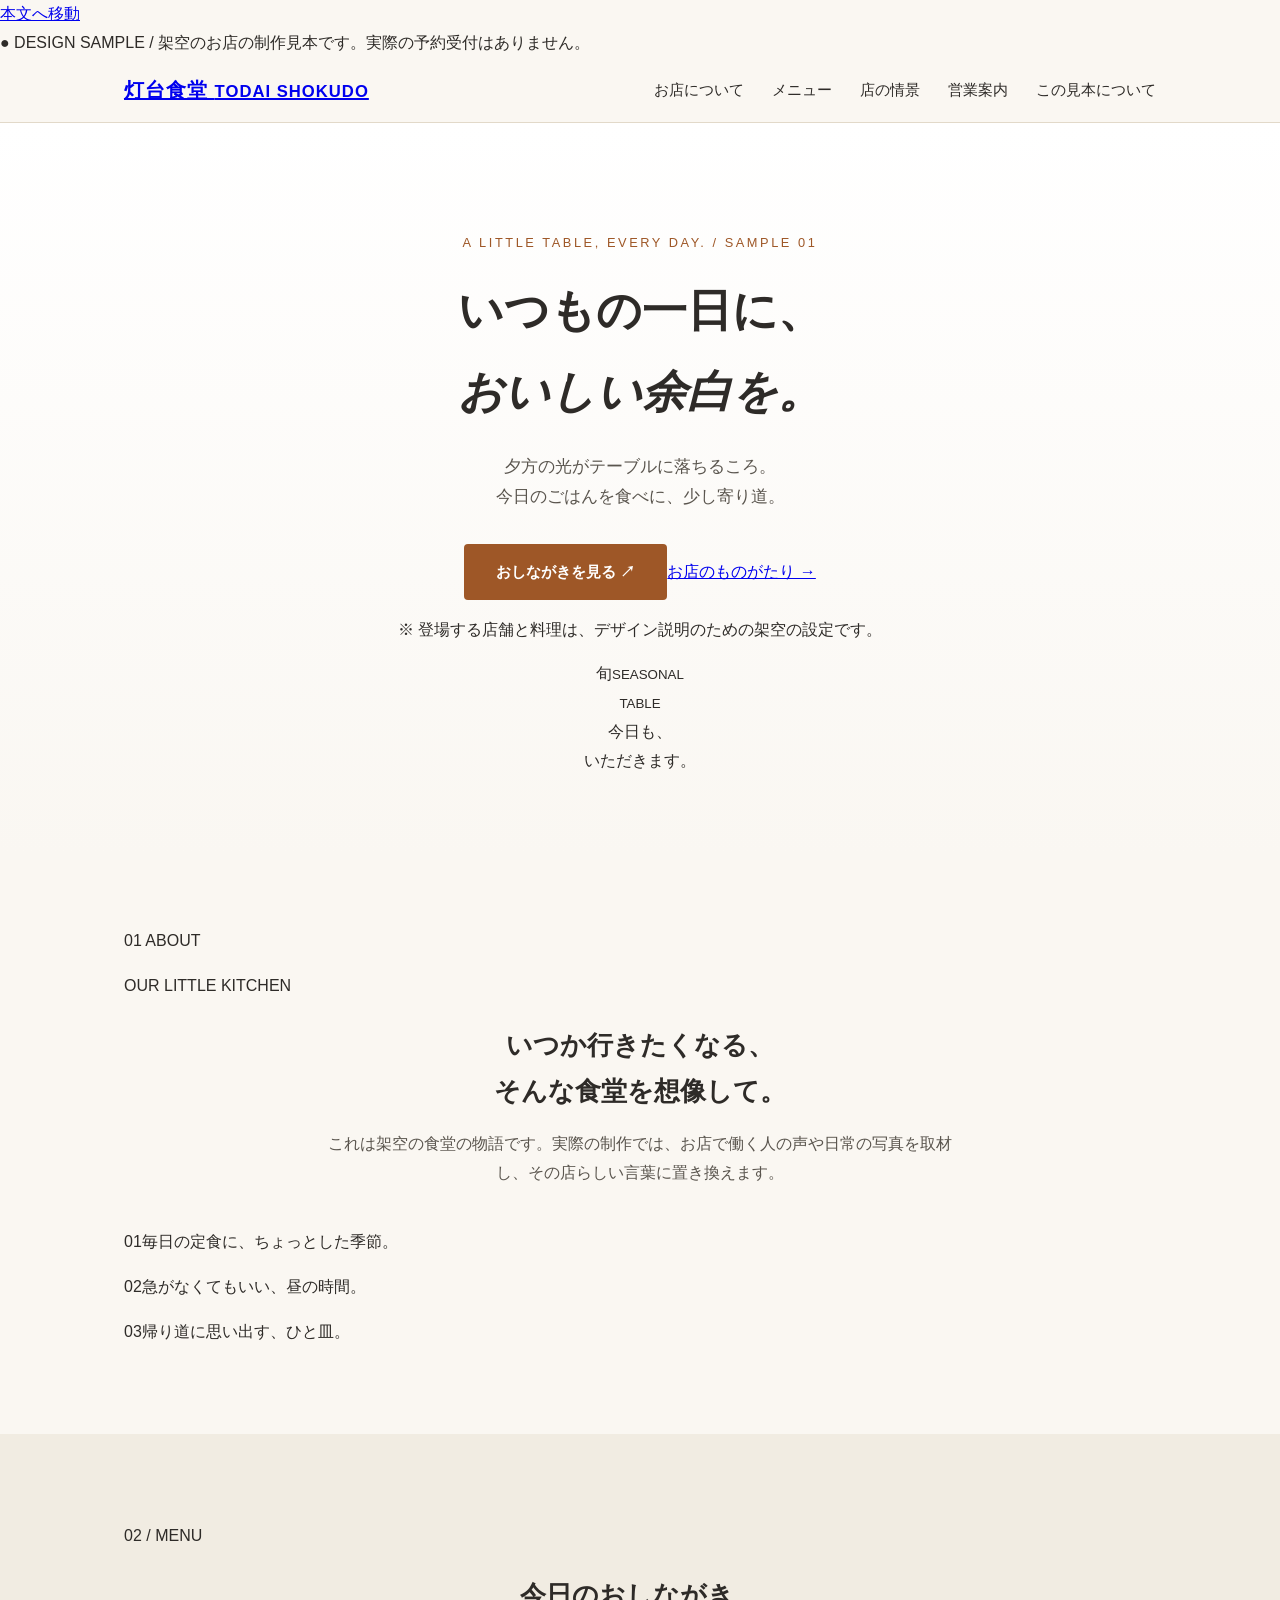
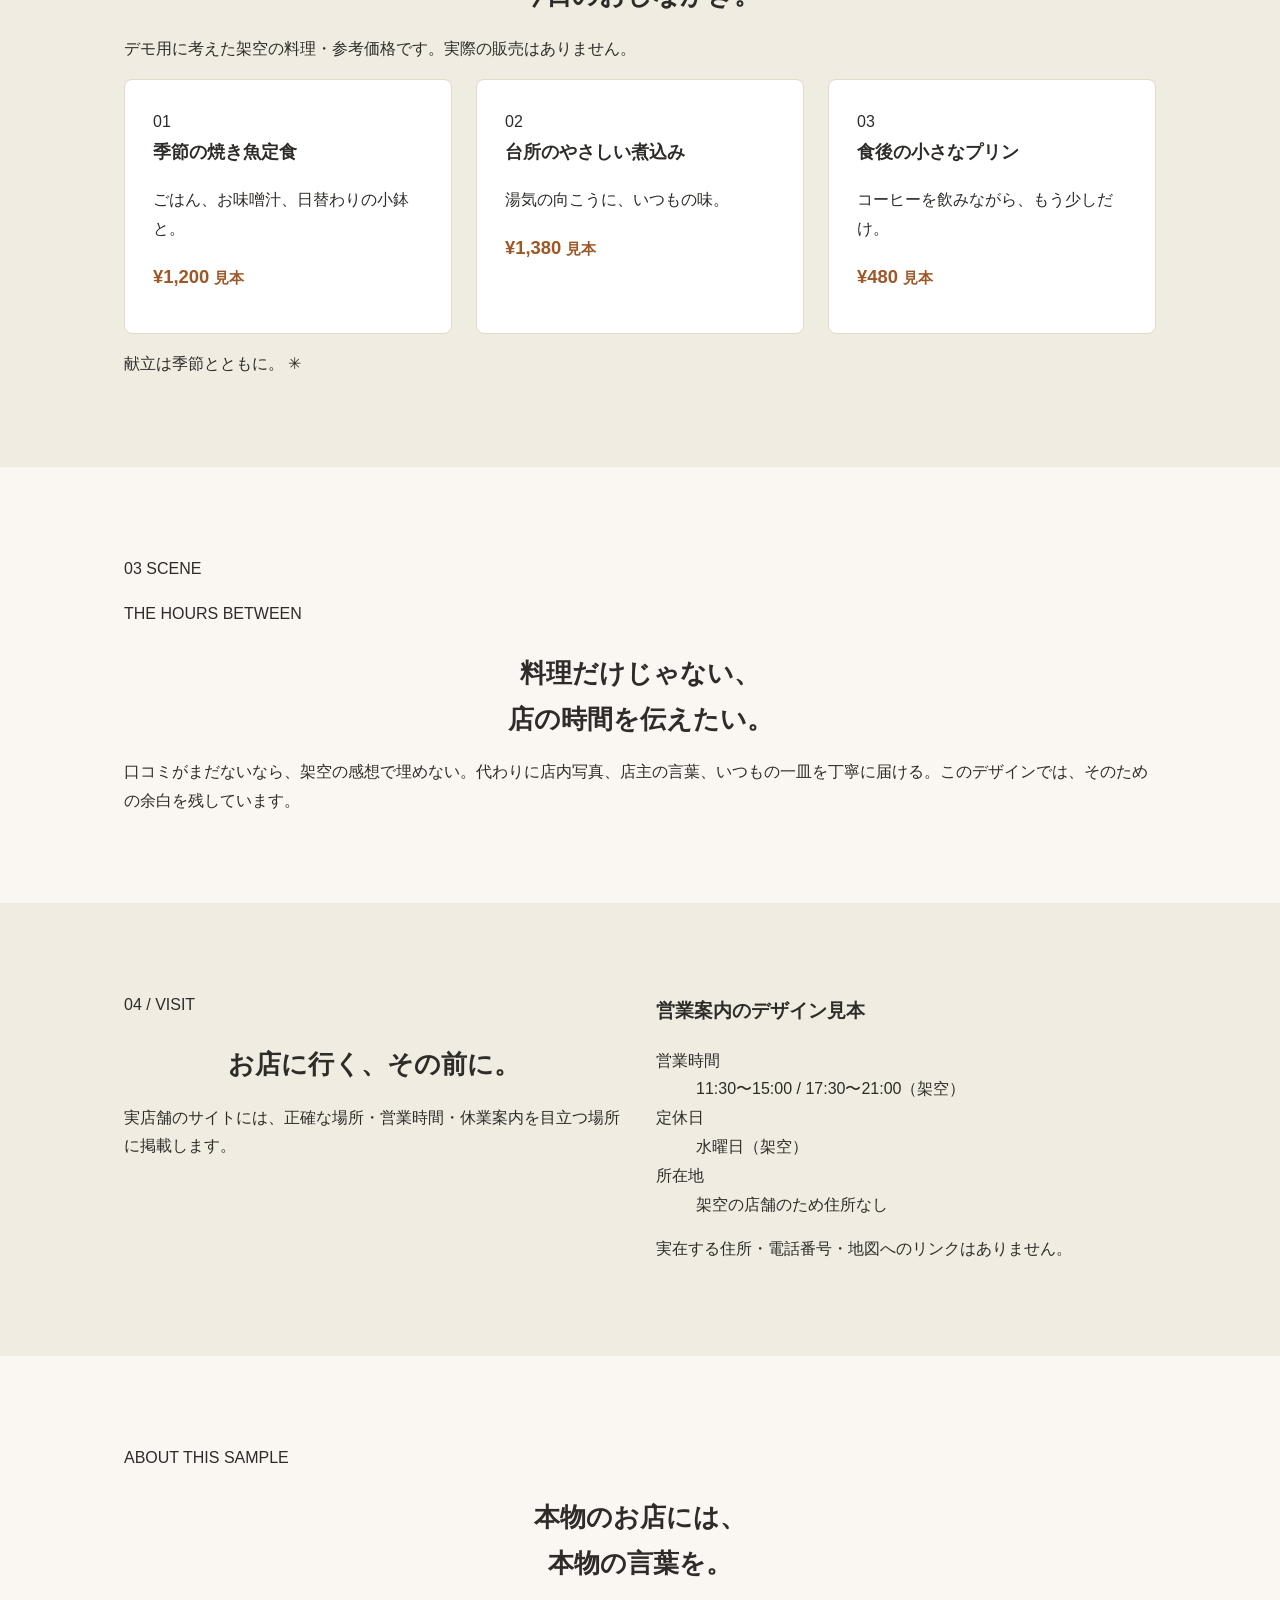
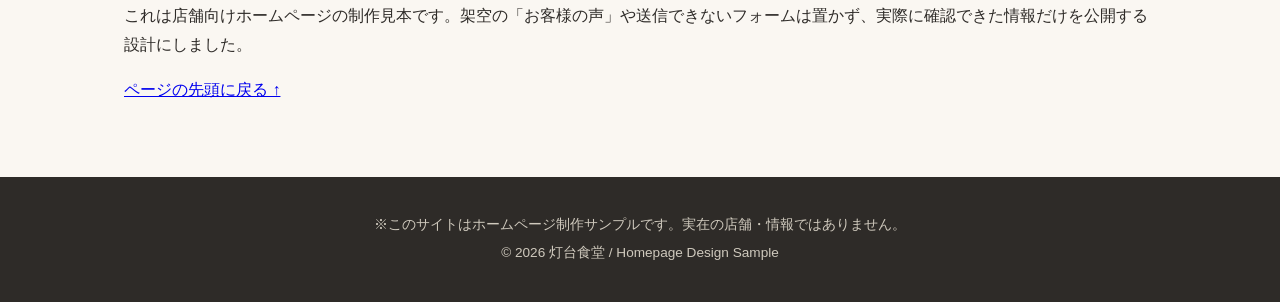
==== commit ecd5f37b: "UI: refresh fictional sample editorial design (index.html)" ====
--- a/index.html
+++ b/index.html
@@ -3,144 +3,81 @@
 <head>
 <meta charset="UTF-8">
 <meta name="viewport" content="width=device-width, initial-scale=1.0">
-<title>お店のホームページサンプル | 制作見本</title>
-<meta name="description" content="小さなお店・個人事業主向けのホームページ制作サンプルです。">
+<title>灯台食堂｜架空の飲食店ホームページ制作見本</title>
+<meta name="description" content="架空の食堂「灯台食堂」を題材にしたホームページ制作見本です。店舗・メニュー・営業時間は実在しません。">
 <link rel="stylesheet" href="css/style.css">
 </head>
 <body>
+<a class="skip-link" href="#main">本文へ移動</a>
+<div class="demo-banner"><span aria-hidden="true">●</span> DESIGN SAMPLE / 架空のお店の制作見本です。実際の予約受付はありません。</div>
 
-<header class="site-header">
+<header class="site-header" id="top">
   <div class="container header-inner">
-    <div class="logo">〇〇店</div>
-    <nav class="nav" id="nav">
+    <a class="logo" href="#top" aria-label="灯台食堂 ページ先頭へ">灯台食堂 <small>TODAI SHOKUDO</small></a>
+    <nav class="nav" id="nav" aria-label="ページ内メニュー">
       <a href="#about">お店について</a>
       <a href="#menu">メニュー</a>
-      <a href="#voice">お客様の声</a>
-      <a href="#access">アクセス</a>
-      <a href="#contact">お問い合わせ</a>
+      <a href="#voice">店の情景</a>
+      <a href="#access">営業案内</a>
+      <a href="#contact">この見本について</a>
     </nav>
-    <button class="nav-toggle" id="navToggle" aria-label="メニューを開く" aria-expanded="false" aria-controls="nav">☰</button>
+    <button class="nav-toggle" id="navToggle" type="button" aria-label="メニューを開く" aria-controls="nav" aria-expanded="false">☰</button>
   </div>
 </header>
 
-<main>
-<section class="hero">
+<main id="main">
+<section class="hero" aria-labelledby="hero-heading">
   <div class="container hero-inner">
-    <p class="hero-eyebrow">SAMPLE WEBSITE</p>
-    <h1>心をこめて、<br>あなたのための一皿を。</h1>
-    <p class="hero-lead">地元の食材を使った、あたたかい料理をご提供しています。</p>
-    <a href="#contact" class="btn btn-primary">お問い合わせはこちら</a>
+    <p class="hero-eyebrow">A LITTLE TABLE, EVERY DAY. <span> / SAMPLE 01</span></p>
+    <h1 id="hero-heading">いつもの一日に、<br><em>おいしい余白を。</em></h1>
+    <p class="hero-lead">夕方の光がテーブルに落ちるころ。<br>今日のごはんを食べに、少し寄り道。</p>
+    <div class="hero-actions"><a href="#menu" class="btn btn-primary">おしながきを見る <span aria-hidden="true">↗</span></a><a href="#about" class="hero-secondary">お店のものがたり →</a></div>
+    <p class="demo-caption">※ 登場する店舗と料理は、デザイン説明のための架空の設定です。</p>
+    <div class="hero-art" aria-hidden="true"><div class="hero-plate"><span>旬</span><small>SEASONAL<br>TABLE</small></div><span class="art-sticker">今日も、<br>いただきます。</span></div>
   </div>
 </section>
 
-<section id="about" class="section">
-  <div class="container">
-    <h2 class="section-title">お店について</h2>
-    <p class="section-lead">
-      2020年の開業以来、地域のお客様に愛される場所を目指してきました。
-      季節ごとの食材を活かした料理と、落ち着いた空間で、
-      特別な日にも、いつもの一日にも寄り添うお店です。
-    </p>
-    <div class="feature-grid">
-      <div class="feature-card">
-        <h3>こだわりの食材</h3>
-        <p>地元の生産者から仕入れた、新鮮な食材のみを使用しています。</p>
-      </div>
-      <div class="feature-card">
-        <h3>落ち着いた空間</h3>
-        <p>ゆったりとくつろげる、あたたかみのある内装です。</p>
-      </div>
-      <div class="feature-card">
-        <h3>丁寧な接客</h3>
-        <p>お一人お一人に、心を込めて対応いたします。</p>
-      </div>
+<section id="about" class="section section-about" aria-labelledby="about-heading">
+  <div class="container editorial-grid">
+    <div class="chapter">01 <span>ABOUT</span></div>
+    <div><p class="section-kicker">OUR LITTLE KITCHEN</p><h2 id="about-heading" class="section-title">いつか行きたくなる、<br>そんな食堂を想像して。</h2>
+      <p class="section-lead">これは架空の食堂の物語です。実際の制作では、お店で働く人の声や日常の写真を取材し、その店らしい言葉に置き換えます。</p>
+      <div class="story-lines"><p><span>01</span>毎日の定食に、ちょっとした季節。</p><p><span>02</span>急がなくてもいい、昼の時間。</p><p><span>03</span>帰り道に思い出す、ひと皿。</p></div>
     </div>
   </div>
 </section>
 
-<section id="menu" class="section section-alt">
-  <div class="container">
-    <h2 class="section-title">メニュー</h2>
+<section id="menu" class="section section-alt" aria-labelledby="menu-heading">
+  <div class="container"><p class="section-kicker">02 / MENU</p><h2 id="menu-heading" class="section-title">今日のおしながき。</h2>
+    <p class="sample-note">デモ用に考えた架空の料理・参考価格です。実際の販売はありません。</p>
     <div class="menu-grid">
-      <div class="menu-card">
-        <h3>本日のランチ</h3>
-        <p class="menu-price">¥1,200</p>
-        <p>日替わりのメイン料理とスープ、サラダ、ドリンク付き。</p>
-      </div>
-      <div class="menu-card">
-        <h3>季節のコース</h3>
-        <p class="menu-price">¥3,800</p>
-        <p>旬の食材を使った前菜からデザートまでの全5品。</p>
-      </div>
-      <div class="menu-card">
-        <h3>お持ち帰りセット</h3>
-        <p class="menu-price">¥1,500</p>
-        <p>ご自宅でも楽しめる、人気メニューの詰め合わせ。</p>
-      </div>
-    </div>
+      <article class="menu-card"><span class="menu-index">01</span><div><h3>季節の焼き魚定食</h3><p>ごはん、お味噌汁、日替わりの小鉢と。</p></div><p class="menu-price">¥1,200 <small>見本</small></p></article>
+      <article class="menu-card"><span class="menu-index">02</span><div><h3>台所のやさしい煮込み</h3><p>湯気の向こうに、いつもの味。</p></div><p class="menu-price">¥1,380 <small>見本</small></p></article>
+      <article class="menu-card"><span class="menu-index">03</span><div><h3>食後の小さなプリン</h3><p>コーヒーを飲みながら、もう少しだけ。</p></div><p class="menu-price">¥480 <small>見本</small></p></article>
+    </div><p class="menu-footnote">献立は季節とともに。 <span aria-hidden="true">✳</span></p>
   </div>
 </section>
 
-<section id="voice" class="section">
-  <div class="container">
-    <h2 class="section-title">お客様の声</h2>
-    <div class="voice-grid">
-      <blockquote class="voice-card">
-        <p>「料理はもちろん、店員さんの対応もとてもあたたかく、また来たいと思いました。」</p>
-        <cite>― 30代女性</cite>
-      </blockquote>
-      <blockquote class="voice-card">
-        <p>「季節のコースが本当に美味しくて感動しました。特別な日に利用しています。」</p>
-        <cite>― 40代男性</cite>
-      </blockquote>
-    </div>
+<section id="voice" class="section section-story" aria-labelledby="story-heading">
+  <div class="container story-layout"><p class="chapter">03 <span>SCENE</span></p><div><p class="section-kicker">THE HOURS BETWEEN</p><h2 id="story-heading" class="section-title">料理だけじゃない、<br>店の時間を伝えたい。</h2><p>口コミがまだないなら、架空の感想で埋めない。代わりに店内写真、店主の言葉、いつもの一皿を丁寧に届ける。このデザインでは、そのための余白を残しています。</p></div></div>
+</section>
+
+<section id="access" class="section section-alt" aria-labelledby="access-heading">
+  <div class="container access-grid">
+    <div><p class="section-kicker">04 / VISIT</p><h2 id="access-heading" class="section-title">お店に行く、その前に。</h2><p>実店舗のサイトには、正確な場所・営業時間・休業案内を目立つ場所に掲載します。</p></div>
+    <div class="access-info"><h3>営業案内のデザイン見本</h3><dl><div><dt>営業時間</dt><dd>11:30〜15:00 / 17:30〜21:00（架空）</dd></div><div><dt>定休日</dt><dd>水曜日（架空）</dd></div><div><dt>所在地</dt><dd>架空の店舗のため住所なし</dd></div></dl><p class="sample-note">実在する住所・電話番号・地図へのリンクはありません。</p></div>
   </div>
 </section>
 
-<section id="access" class="section section-alt">
-  <div class="container">
-    <h2 class="section-title">アクセス</h2>
-    <div class="access-grid">
-      <div class="access-info">
-        <p><strong>住所</strong><br>〇〇県〇〇市〇〇 1-2-3</p>
-        <p><strong>営業時間</strong><br>11:00〜15:00 / 17:00〜22:00(月曜定休)</p>
-        <p><strong>電話番号</strong><br>000-0000-0000</p>
-      </div>
-      <div class="access-map">
-        <p>地図はこちらに表示されます</p>
-      </div>
-    </div>
-  </div>
-</section>
-
-<section id="contact" class="section">
-  <div class="container">
-    <h2 class="section-title">お問い合わせ</h2>
-    <p class="section-lead">ご予約・ご質問はお気軽にお問い合わせください。</p>
-    <form class="contact-form" id="contactForm" novalidate>
-      <label>
-        お名前
-        <input type="text" name="name" placeholder="山田 太郎" autocomplete="name" required>
-      </label>
-      <label>
-        メールアドレス
-        <input type="email" name="email" placeholder="example@example.com" autocomplete="email" required>
-      </label>
-      <label>
-        お問い合わせ内容
-        <textarea name="message" rows="5" placeholder="ご予約希望日時やご質問内容をご記入ください" required></textarea>
-      </label>
-      <button type="submit" class="btn btn-primary">送信する(サンプルのため送信されません)</button>
-      <p class="form-note" id="formNote" role="status" hidden></p>
-    </form>
-  </div>
+<section id="contact" class="section section-contact" aria-labelledby="contact-heading">
+  <div class="container contact-layout"><div><p class="section-kicker">ABOUT THIS SAMPLE</p><h2 id="contact-heading" class="section-title">本物のお店には、<br>本物の言葉を。</h2></div><div><p>これは店舗向けホームページの制作見本です。架空の「お客様の声」や送信できないフォームは置かず、実際に確認できた情報だけを公開する設計にしました。</p><a class="contact-return" href="#top">ページの先頭に戻る ↑</a></div></div>
 </section>
 </main>
 
 <footer class="site-footer">
   <div class="container">
     <p>※このサイトはホームページ制作サンプルです。実在の店舗・情報ではありません。</p>
-    <p>&copy; 2026 Homepage Sample</p>
+    <p>&copy; 2026 灯台食堂 / Homepage Design Sample</p>
   </div>
 </footer>
 
--- a/css/style.css
+++ b/css/style.css
@@ -1,10 +1,8 @@
 :root {
   --color-bg: #faf7f2;
   --color-text: #2e2b28;
-  /* 主色は白文字・文字色の両方で 4.5:1 以上になるよう調整（旧 #b5652f は背景に対して 3.7〜4.3:1） */
-  --color-primary: #9f5727;
-  --color-primary-dark: #7c4320;
-  --color-muted: #706a61; /* 補助テキスト。旧 #8a8378 は 3.2〜3.5:1 */
+  --color-primary: #9e5727;
+  --color-primary-dark: #85481f;
   --color-alt-bg: #f1ece2;
   --color-border: #e2d9c9;
   --font-base: "Hiragino Sans", "Yu Gothic", "Meiryo", sans-serif;
@@ -186,7 +184,7 @@
 .voice-card cite {
   display: block;
   text-align: right;
-  color: var(--color-muted);
+  color: #69635b;
   font-style: normal;
 }
 
@@ -209,7 +207,7 @@
   display: flex;
   align-items: center;
   justify-content: center;
-  color: var(--color-muted);
+  color: #69635b;
 }
 
 /* Contact form */
@@ -289,25 +287,3 @@
     grid-template-columns: 1fr;
   }
 }
-
-/* キーボード操作の目印 */
-a:focus-visible, button:focus-visible, input:focus-visible, textarea:focus-visible {
-  outline: 3px solid var(--color-primary-dark);
-  outline-offset: 2px;
-}
-
-.form-note {
-  margin: 0;
-  padding: 12px 14px;
-  border-radius: 8px;
-  background: var(--color-alt-bg);
-  border: 1px solid var(--color-border);
-  font-size: 0.9rem;
-}
-.form-note[hidden] { display: none; }
-
-html { scroll-behavior: smooth; }
-@media (prefers-reduced-motion: reduce) {
-  html { scroll-behavior: auto; }
-  * { transition: none !important; }
-}
